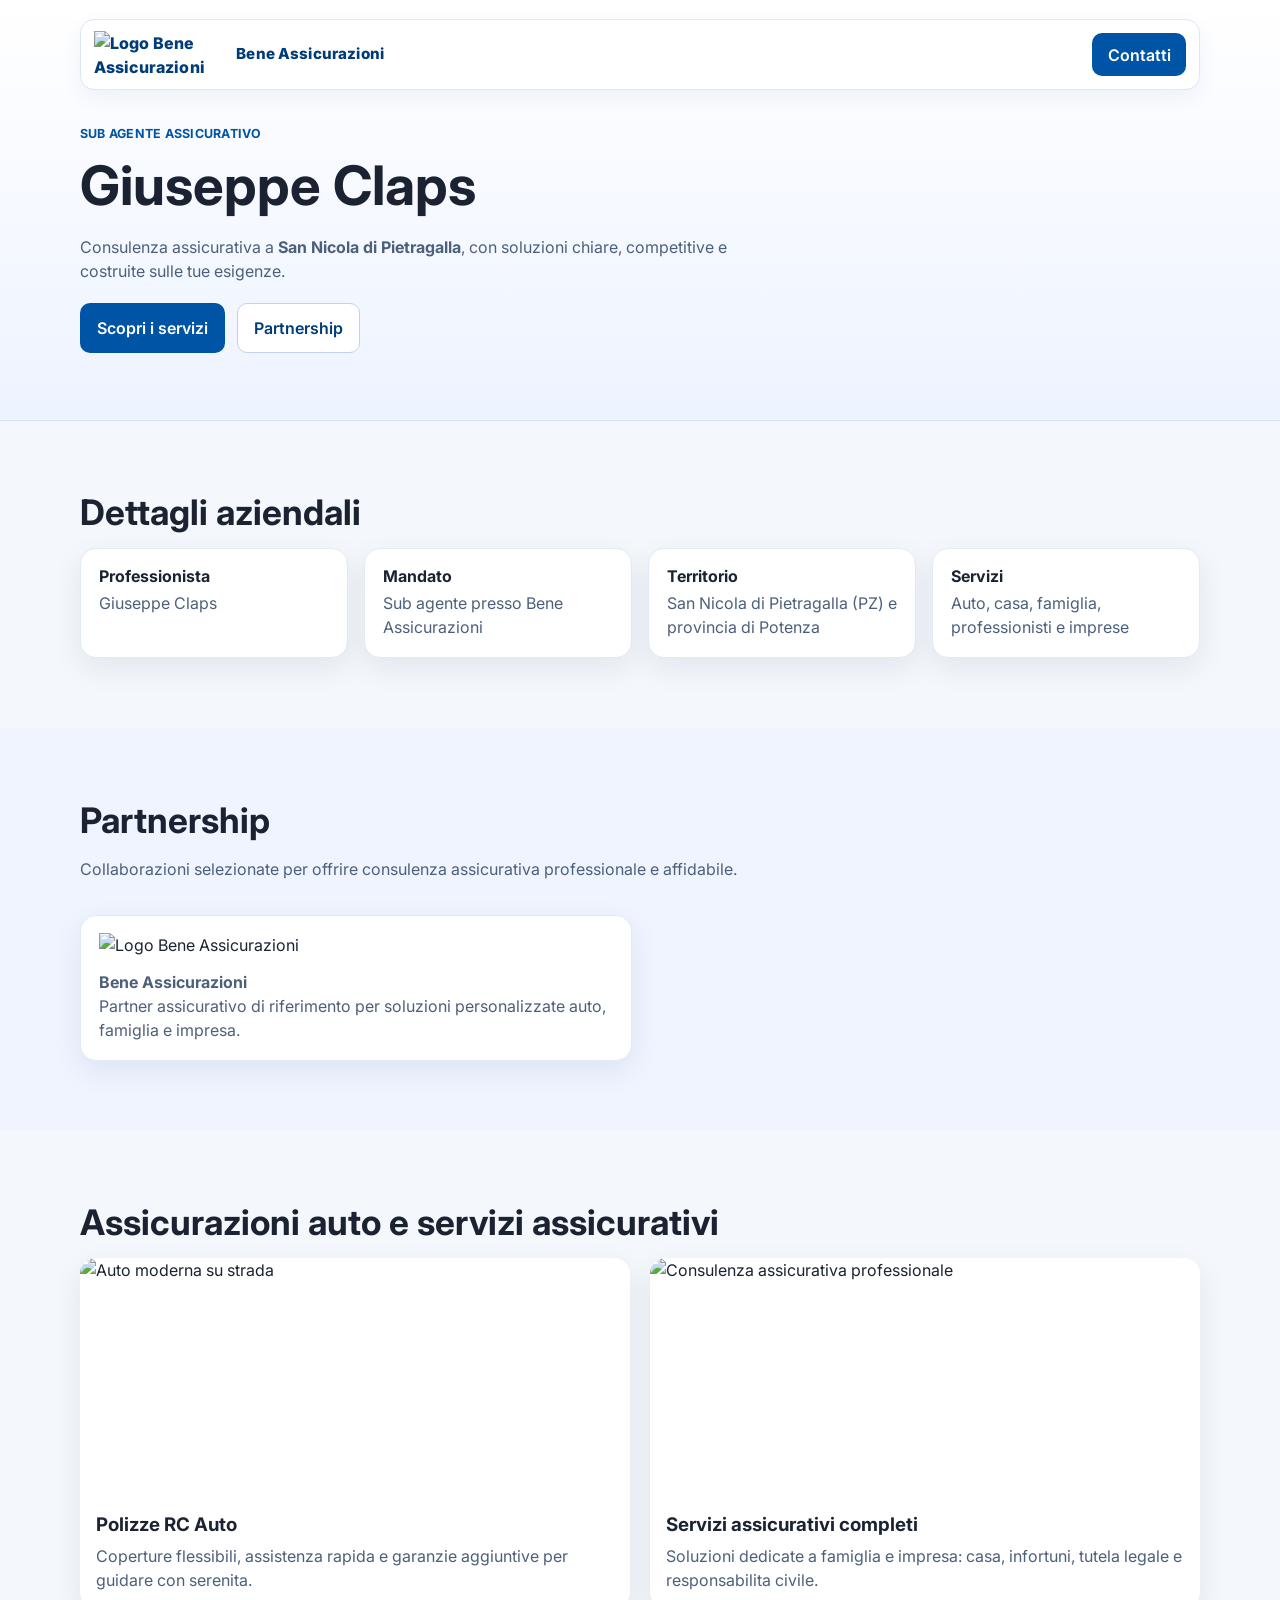
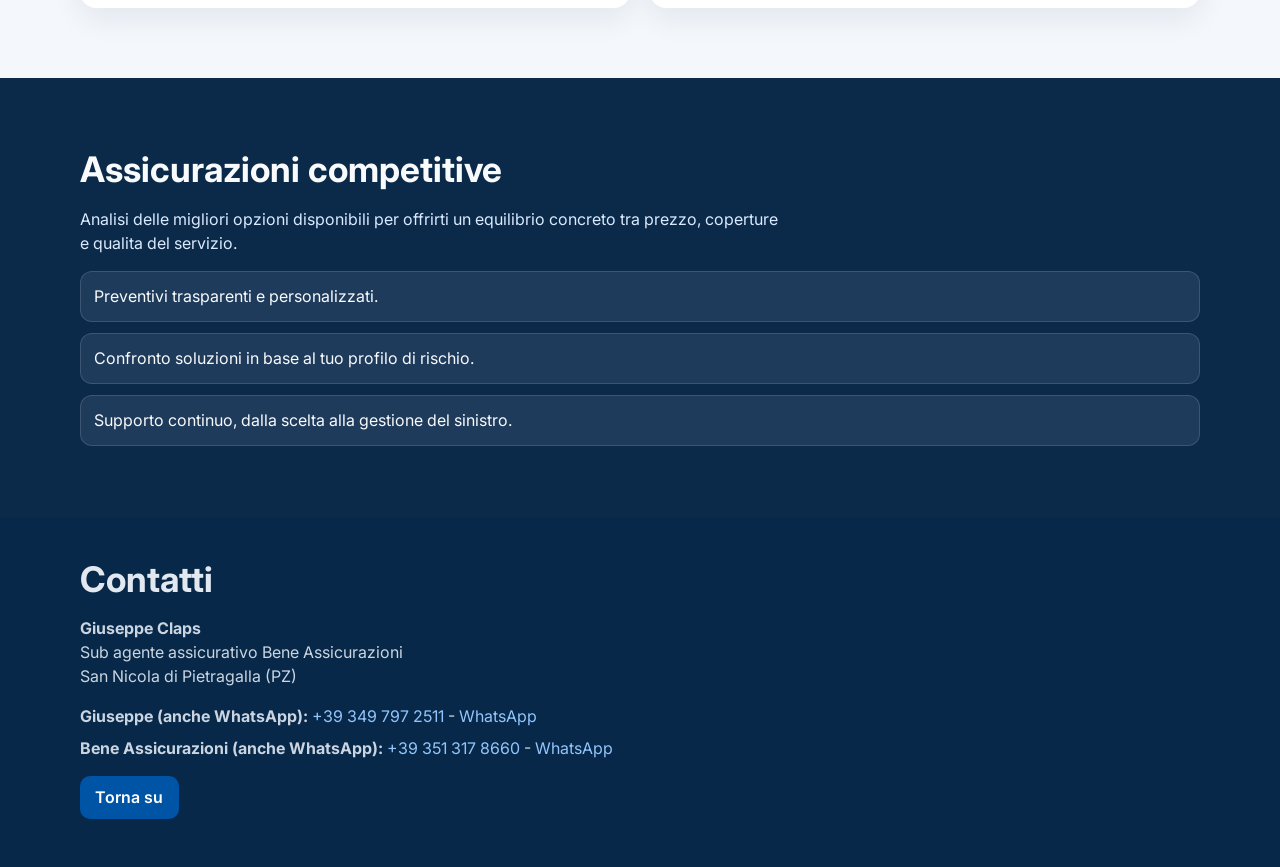
==== assets/index.html @ 0454de5b "Initial commit" ====
<!doctype html>
<html lang="it">
  <head>
    <meta charset="UTF-8" />
    <meta name="viewport" content="width=device-width, initial-scale=1.0" />
    <title>Giuseppe Claps | Bene Assicurazioni</title>
    <meta
      name="description"
      content="Giuseppe Claps, sub agente assicurativo Bene Assicurazioni a San Nicola di Pietragalla. Soluzioni personalizzate per auto, casa, famiglia e imprese."
    />
    <link rel="icon" type="image/x-icon" href="https://www.bene.it/favicon.ico" />
    <link rel="preconnect" href="https://fonts.googleapis.com" />
    <link rel="preconnect" href="https://fonts.gstatic.com" crossorigin />
    <link
      href="https://fonts.googleapis.com/css2?family=Inter:wght@400;500;600;700;800&display=swap"
      rel="stylesheet"
    />
    <link rel="stylesheet" href="style.css" />
  </head>
  <body>
    <header class="hero" id="top">
      <div class="container">
        <nav class="nav">
          <a
            class="brand"
            href="https://www.bene.it/"
            target="_blank"
            rel="noopener noreferrer"
            aria-label="Bene Assicurazioni"
          >
            <img
              class="brand-logo"
              src="https://www.bene.it/assets/logo.svg"
              alt="Logo Bene Assicurazioni"
            />
            <span class="brand-text">Bene Assicurazioni</span>
          </a>
          <a class="btn btn-small" href="#contatti">Contatti</a>
        </nav>
        <div class="hero-content">
          <p class="eyebrow">Sub Agente Assicurativo</p>
          <h1>Giuseppe Claps</h1>
          <p class="subtitle">
            Consulenza assicurativa a <strong>San Nicola di Pietragalla</strong>,
            con soluzioni chiare, competitive e costruite sulle tue esigenze.
          </p>
          <div class="cta-row">
            <a class="btn" href="#servizi">Scopri i servizi</a>
            <a class="btn btn-outline" href="#partnership">Partnership</a>
          </div>
        </div>
      </div>
    </header>

    <main>
      <section class="section" id="azienda">
        <div class="container">
          <h2>Dettagli aziendali</h2>
          <div class="grid grid-cards">
            <article class="card">
              <h3>Professionista</h3>
              <p>Giuseppe Claps</p>
            </article>
            <article class="card">
              <h3>Mandato</h3>
              <p>Sub agente presso Bene Assicurazioni</p>
            </article>
            <article class="card">
              <h3>Territorio</h3>
              <p>San Nicola di Pietragalla (PZ) e provincia di Potenza</p>
            </article>
            <article class="card">
              <h3>Servizi</h3>
              <p>Auto, casa, famiglia, professionisti e imprese</p>
            </article>
          </div>
        </div>
      </section>

      <section class="section section-soft" id="partnership">
        <div class="container">
          <h2>Partnership</h2>
          <p class="section-intro">
            Collaborazioni selezionate per offrire consulenza assicurativa
            professionale e affidabile.
          </p>
          <div class="grid grid-partnership">
            <article class="card partnership-card">
              <img
                class="partner-logo"
                src="https://www.bene.it/assets/logo.svg"
                alt="Logo Bene Assicurazioni"
                loading="lazy"
              />
              <p>
                <strong>Bene Assicurazioni</strong><br />
                Partner assicurativo di riferimento per soluzioni personalizzate
                auto, famiglia e impresa.
              </p>
            </article>
          </div>
        </div>
      </section>

      <section class="section" id="servizi">
        <div class="container">
          <h2>Assicurazioni auto e servizi assicurativi</h2>
          <div class="grid grid-services">
            <article class="service-card">
              <img
                src="https://images.unsplash.com/photo-1552519507-da3b142c6e3d?auto=format&fit=crop&w=1400&q=80"
                alt="Auto moderna su strada"
                loading="lazy"
              />
              <div class="service-content">
                <h3>Polizze RC Auto</h3>
                <p>
                  Coperture flessibili, assistenza rapida e garanzie aggiuntive
                  per guidare con serenita.
                </p>
              </div>
            </article>
            <article class="service-card">
              <img
                src="https://images.unsplash.com/photo-1450101499163-c8848c66ca85?auto=format&fit=crop&w=1400&q=80"
                alt="Consulenza assicurativa professionale"
                loading="lazy"
              />
              <div class="service-content">
                <h3>Servizi assicurativi completi</h3>
                <p>
                  Soluzioni dedicate a famiglia e impresa: casa, infortuni,
                  tutela legale e responsabilita civile.
                </p>
              </div>
            </article>
          </div>
        </div>
      </section>

      <section class="section section-dark" id="competitive">
        <div class="container">
          <h2>Assicurazioni competitive</h2>
          <p class="section-intro">
            Analisi delle migliori opzioni disponibili per offrirti un equilibrio
            concreto tra prezzo, coperture e qualita del servizio.
          </p>
          <div class="highlights">
            <p>Preventivi trasparenti e personalizzati.</p>
            <p>Confronto soluzioni in base al tuo profilo di rischio.</p>
            <p>Supporto continuo, dalla scelta alla gestione del sinistro.</p>
          </div>
        </div>
      </section>
    </main>

    <footer class="footer" id="contatti">
      <div class="container">
        <h2>Contatti</h2>
        <p>
          <strong>Giuseppe Claps</strong><br />
          Sub agente assicurativo Bene Assicurazioni<br />
          San Nicola di Pietragalla (PZ)
        </p>
        <div class="contact-list">
          <p>
            <strong>Giuseppe (anche WhatsApp):</strong>
            <a href="tel:+393497972511">+39 349 797 2511</a> -
            <a
              href="https://wa.me/393497972511"
              target="_blank"
              rel="noopener noreferrer"
              >WhatsApp</a
            >
          </p>
          <p>
            <strong>Bene Assicurazioni (anche WhatsApp):</strong>
            <a href="tel:+393513178660">+39 351 317 8660</a> -
            <a
              href="https://wa.me/393513178660"
              target="_blank"
              rel="noopener noreferrer"
              >WhatsApp</a
            >
          </p>
        </div>
        <a class="btn btn-small" href="#top">Torna su</a>
      </div>
    </footer>
  </body>
</html>
---- assets/style.css ----
:root {
  --bg: #f4f7fb;
  --surface: #ffffff;
  --surface-soft: #eff4ff;
  --text: #1b2333;
  --muted: #4d607b;
  --primary: #0054a6;
  --primary-dark: #003c78;
  --accent: #0054a6;
  --dark-section: #0b2a4a;
  --radius: 16px;
  --shadow: 0 10px 30px rgba(0, 41, 87, 0.08);
}

* {
  box-sizing: border-box;
}

body {
  margin: 0;
  font-family: "Inter", system-ui, -apple-system, sans-serif;
  color: var(--text);
  background: var(--bg);
  line-height: 1.5;
}

img {
  max-width: 100%;
  display: block;
}

.container {
  width: min(1120px, 92%);
  margin: 0 auto;
}

.hero {
  background: linear-gradient(180deg, #ffffff 0%, #edf3ff 100%);
  color: var(--text);
  padding: 1rem 0 3rem;
  border-bottom: 1px solid #d8e3f7;
}

.nav {
  display: flex;
  justify-content: space-between;
  align-items: center;
  gap: 1rem;
  background: #fff;
  border: 1px solid #dbe6f7;
  border-radius: 14px;
  padding: 0.65rem 0.8rem;
  box-shadow: 0 8px 20px rgba(0, 66, 134, 0.06);
}

.brand {
  display: inline-flex;
  align-items: center;
  gap: 0.65rem;
  margin: 0;
  text-decoration: none;
  color: var(--primary-dark);
  font-weight: 800;
  letter-spacing: 0.01em;
}

.brand-logo {
  width: 118px;
  height: auto;
}

.brand-text {
  font-size: 0.95rem;
}

.hero-content {
  margin-top: 2.2rem;
  max-width: 720px;
}

.eyebrow {
  margin: 0 0 0.6rem;
  font-weight: 700;
  color: var(--primary);
  letter-spacing: 0.02em;
  text-transform: uppercase;
  font-size: 0.78rem;
}

h1,
h2,
h3 {
  margin-top: 0;
  line-height: 1.2;
}

h1 {
  font-size: clamp(2rem, 8vw, 3.4rem);
  margin-bottom: 0.75rem;
}

h2 {
  font-size: clamp(1.5rem, 5vw, 2.2rem);
  margin-bottom: 0.9rem;
}

.subtitle,
.section-intro {
  color: var(--muted);
  max-width: 70ch;
}

.hero .subtitle {
  color: var(--muted);
}

.cta-row {
  margin-top: 1.25rem;
  display: flex;
  flex-wrap: wrap;
  gap: 0.75rem;
}

.btn {
  display: inline-block;
  text-decoration: none;
  border: 1px solid transparent;
  background: var(--accent);
  color: #fff;
  padding: 0.75rem 1rem;
  border-radius: 10px;
  font-weight: 600;
  transition: transform 120ms ease, background-color 120ms ease;
}

.btn:hover {
  transform: translateY(-1px);
}

.btn-outline {
  background: #fff;
  border-color: #bfd2ef;
  color: var(--primary-dark);
}

.btn-small {
  padding: 0.55rem 0.9rem;
}

.section {
  padding: 3.2rem 0;
}

.section-soft {
  background: var(--surface-soft);
}

.grid {
  display: grid;
  gap: 1rem;
}

.grid-cards {
  grid-template-columns: 1fr;
}

.card {
  background: var(--surface);
  padding: 1.1rem;
  border-radius: var(--radius);
  box-shadow: var(--shadow);
  border: 1px solid #e2eaf6;
}

.card h3 {
  margin-bottom: 0.35rem;
  font-size: 1rem;
}

.card p {
  margin: 0;
  color: var(--muted);
}

.partnership-card {
  margin-top: 1.1rem;
}

.grid-partnership {
  grid-template-columns: 1fr;
  gap: 1rem;
}

.partner-logo {
  width: clamp(130px, 30vw, 220px);
  height: auto;
  object-fit: contain;
  margin-bottom: 0.8rem;
}

.text-link {
  display: inline-block;
  margin-top: 0.6rem;
  color: var(--primary-dark);
  font-weight: 600;
}

.grid-services {
  grid-template-columns: 1fr;
  gap: 1.2rem;
}

.service-card {
  background: var(--surface);
  border-radius: var(--radius);
  overflow: hidden;
  box-shadow: var(--shadow);
}

.service-card img {
  width: 100%;
  height: 210px;
  object-fit: cover;
}

.service-content {
  padding: 1rem;
}

.service-content h3 {
  margin-bottom: 0.45rem;
}

.service-content p {
  margin: 0;
  color: var(--muted);
}

.section-dark {
  background: var(--dark-section);
  color: #f8fafc;
}

.section-dark .section-intro {
  color: #dbeafe;
}

.highlights {
  margin-top: 1rem;
  display: grid;
  gap: 0.65rem;
}

.highlights p {
  margin: 0;
  background: rgba(148, 163, 184, 0.15);
  border: 1px solid rgba(148, 163, 184, 0.25);
  padding: 0.8rem;
  border-radius: 12px;
}

.footer {
  background: #072848;
  color: #e2e8f0;
  padding: 2.6rem 0 3rem;
}

.footer p {
  color: #cbd5e1;
}

.contact-list {
  margin: 0.8rem 0 1rem;
}

.contact-list p {
  margin: 0.45rem 0;
}

.contact-list a {
  color: #93c5fd;
  text-decoration: none;
}

.contact-list a:hover {
  text-decoration: underline;
}

@media (min-width: 700px) {
  .section {
    padding: 4.4rem 0;
  }

  .grid-cards {
    grid-template-columns: repeat(2, 1fr);
  }

  .grid-services {
    grid-template-columns: repeat(2, 1fr);
  }

  .grid-partnership {
    grid-template-columns: repeat(2, 1fr);
  }

  .brand-logo {
    width: 132px;
  }
}

@media (min-width: 1000px) {
  .hero {
    padding: 1.2rem 0 4.2rem;
  }

  .grid-cards {
    grid-template-columns: repeat(4, 1fr);
  }

  .service-card img {
    height: 240px;
  }
}
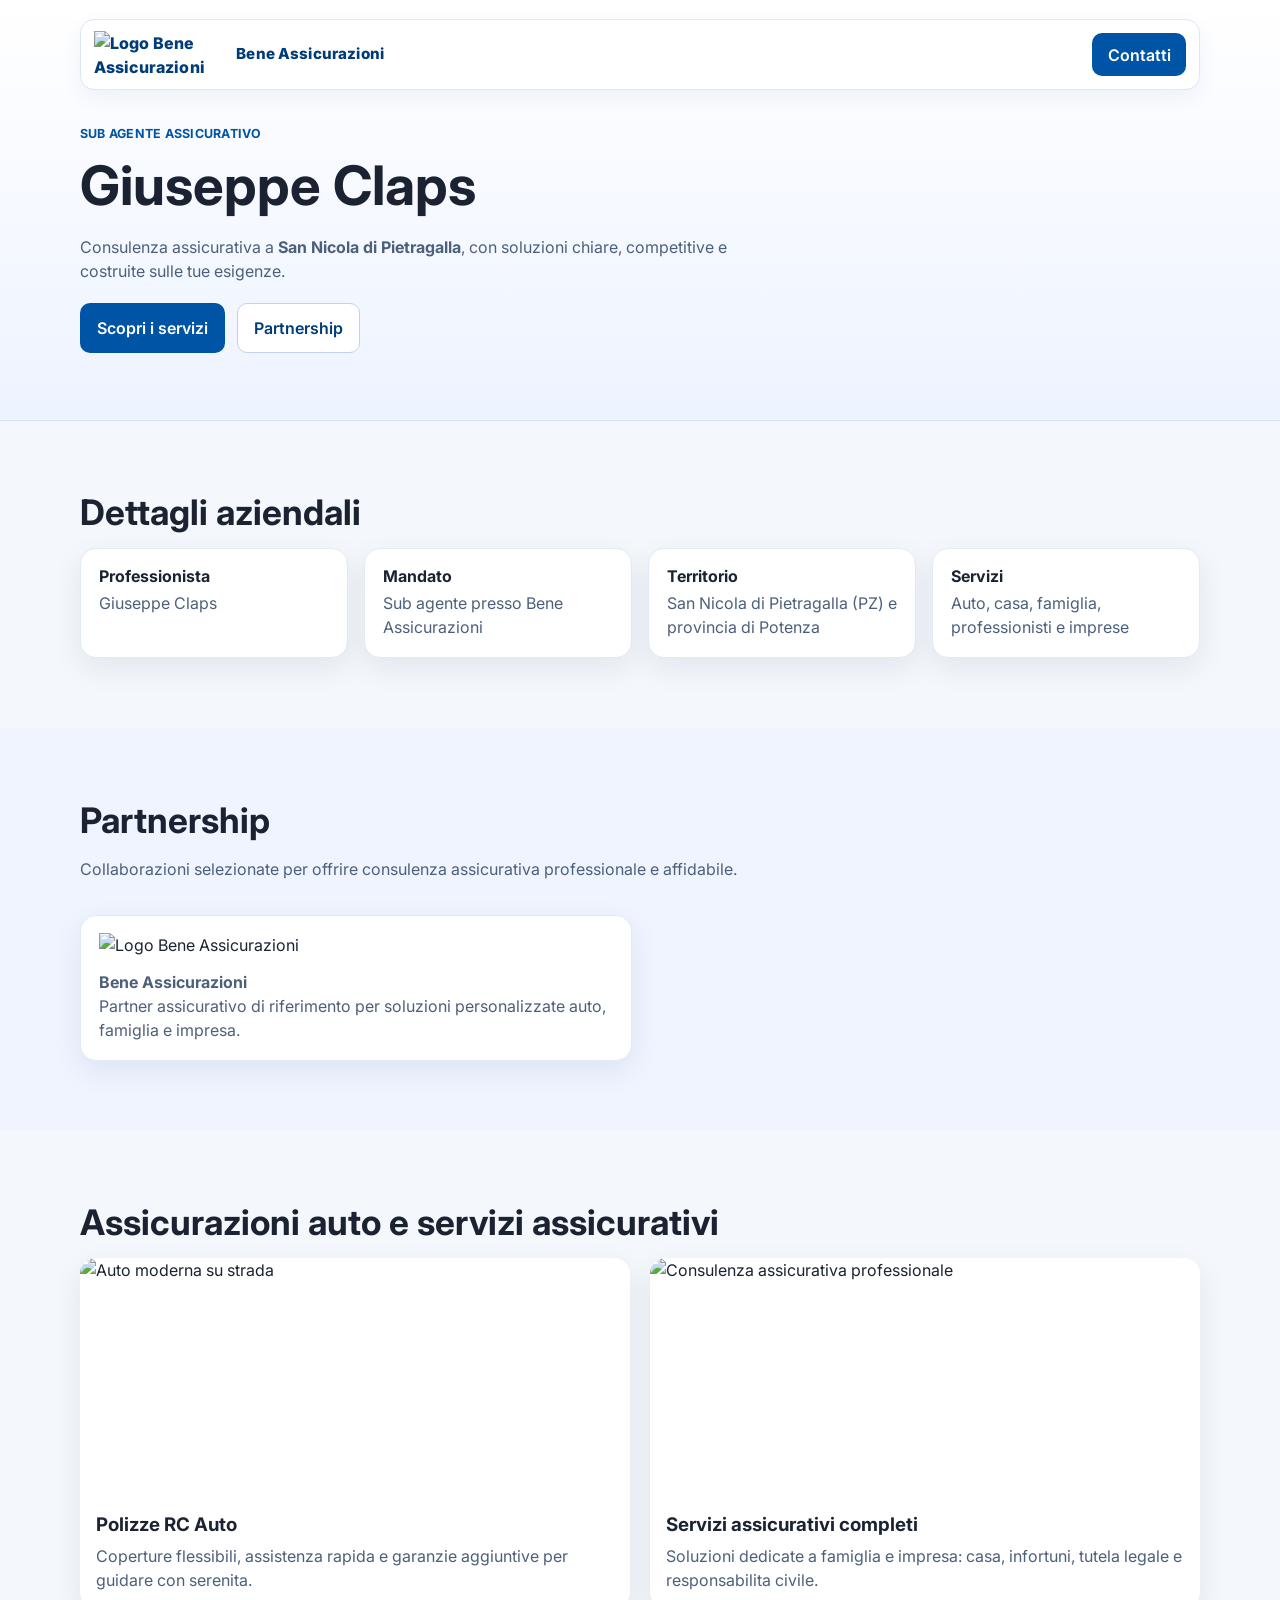
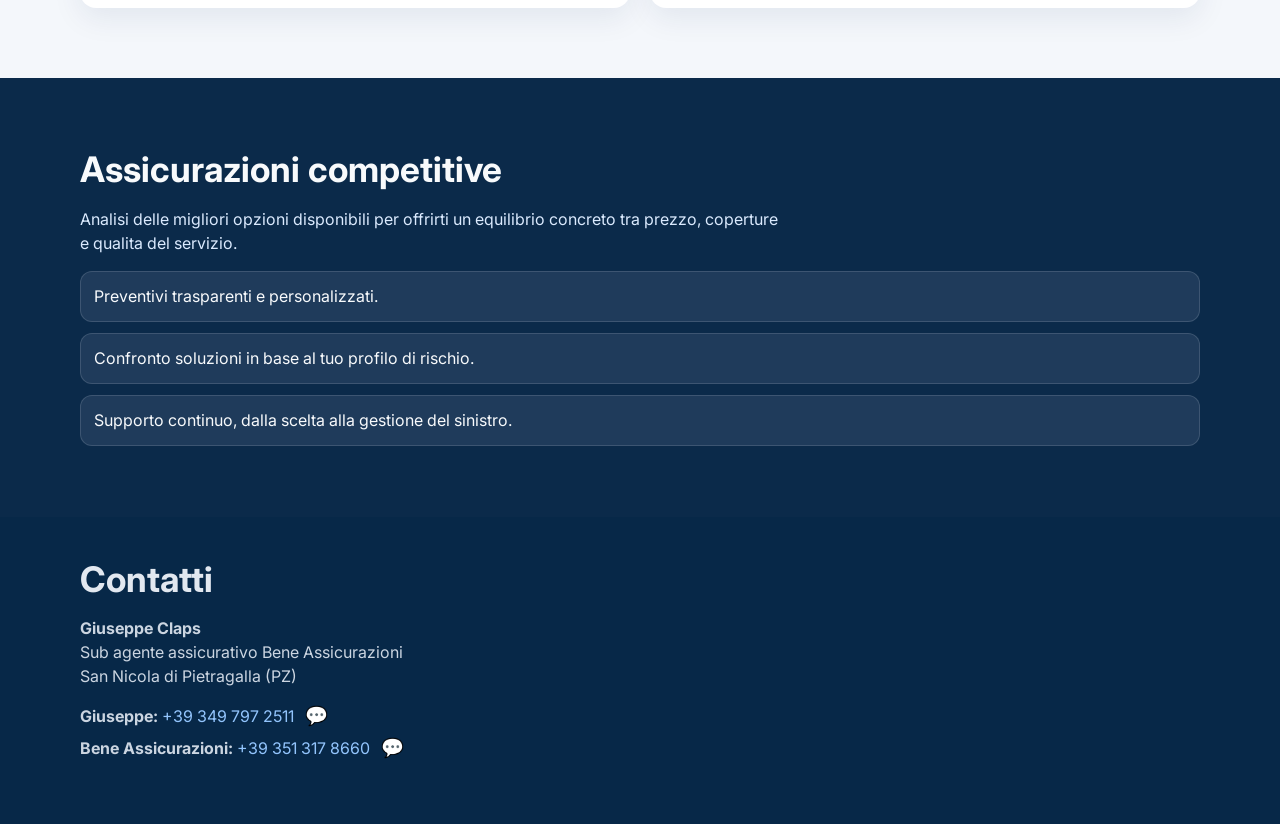
==== commit d844aeb1: "Initial commit" ====
--- a/assets/index.html
+++ b/assets/index.html
@@ -164,27 +164,32 @@
         </p>
         <div class="contact-list">
           <p>
-            <strong>Giuseppe (anche WhatsApp):</strong>
-            <a href="tel:+393497972511">+39 349 797 2511</a> -
+            <strong>Giuseppe:</strong>
+            <a href="tel:+393497972511">+39 349 797 2511</a>
             <a
+              class="wa-link"
               href="https://wa.me/393497972511"
               target="_blank"
               rel="noopener noreferrer"
-              >WhatsApp</a
+              aria-label="Contatta Giuseppe su WhatsApp"
+              title="WhatsApp Giuseppe"
+              >&#128172;</a
             >
           </p>
           <p>
-            <strong>Bene Assicurazioni (anche WhatsApp):</strong>
-            <a href="tel:+393513178660">+39 351 317 8660</a> -
+            <strong>Bene Assicurazioni:</strong>
+            <a href="tel:+393513178660">+39 351 317 8660</a>
             <a
+              class="wa-link"
               href="https://wa.me/393513178660"
               target="_blank"
               rel="noopener noreferrer"
-              >WhatsApp</a
+              aria-label="Contatta Bene Assicurazioni su WhatsApp"
+              title="WhatsApp Bene Assicurazioni"
+              >&#128172;</a
             >
           </p>
         </div>
-        <a class="btn btn-small" href="#top">Torna su</a>
       </div>
     </footer>
   </body>
--- a/assets/style.css
+++ b/assets/style.css
@@ -286,6 +286,22 @@
   text-decoration: underline;
 }
 
+.wa-link {
+  display: inline-flex;
+  align-items: center;
+  justify-content: center;
+  margin-left: 0.45rem;
+  color: #25d366;
+  font-size: 1.15rem;
+  line-height: 1;
+  text-decoration: none;
+}
+
+.wa-link:hover {
+  color: #1fa855;
+  text-decoration: none;
+}
+
 @media (min-width: 700px) {
   .section {
     padding: 4.4rem 0;
